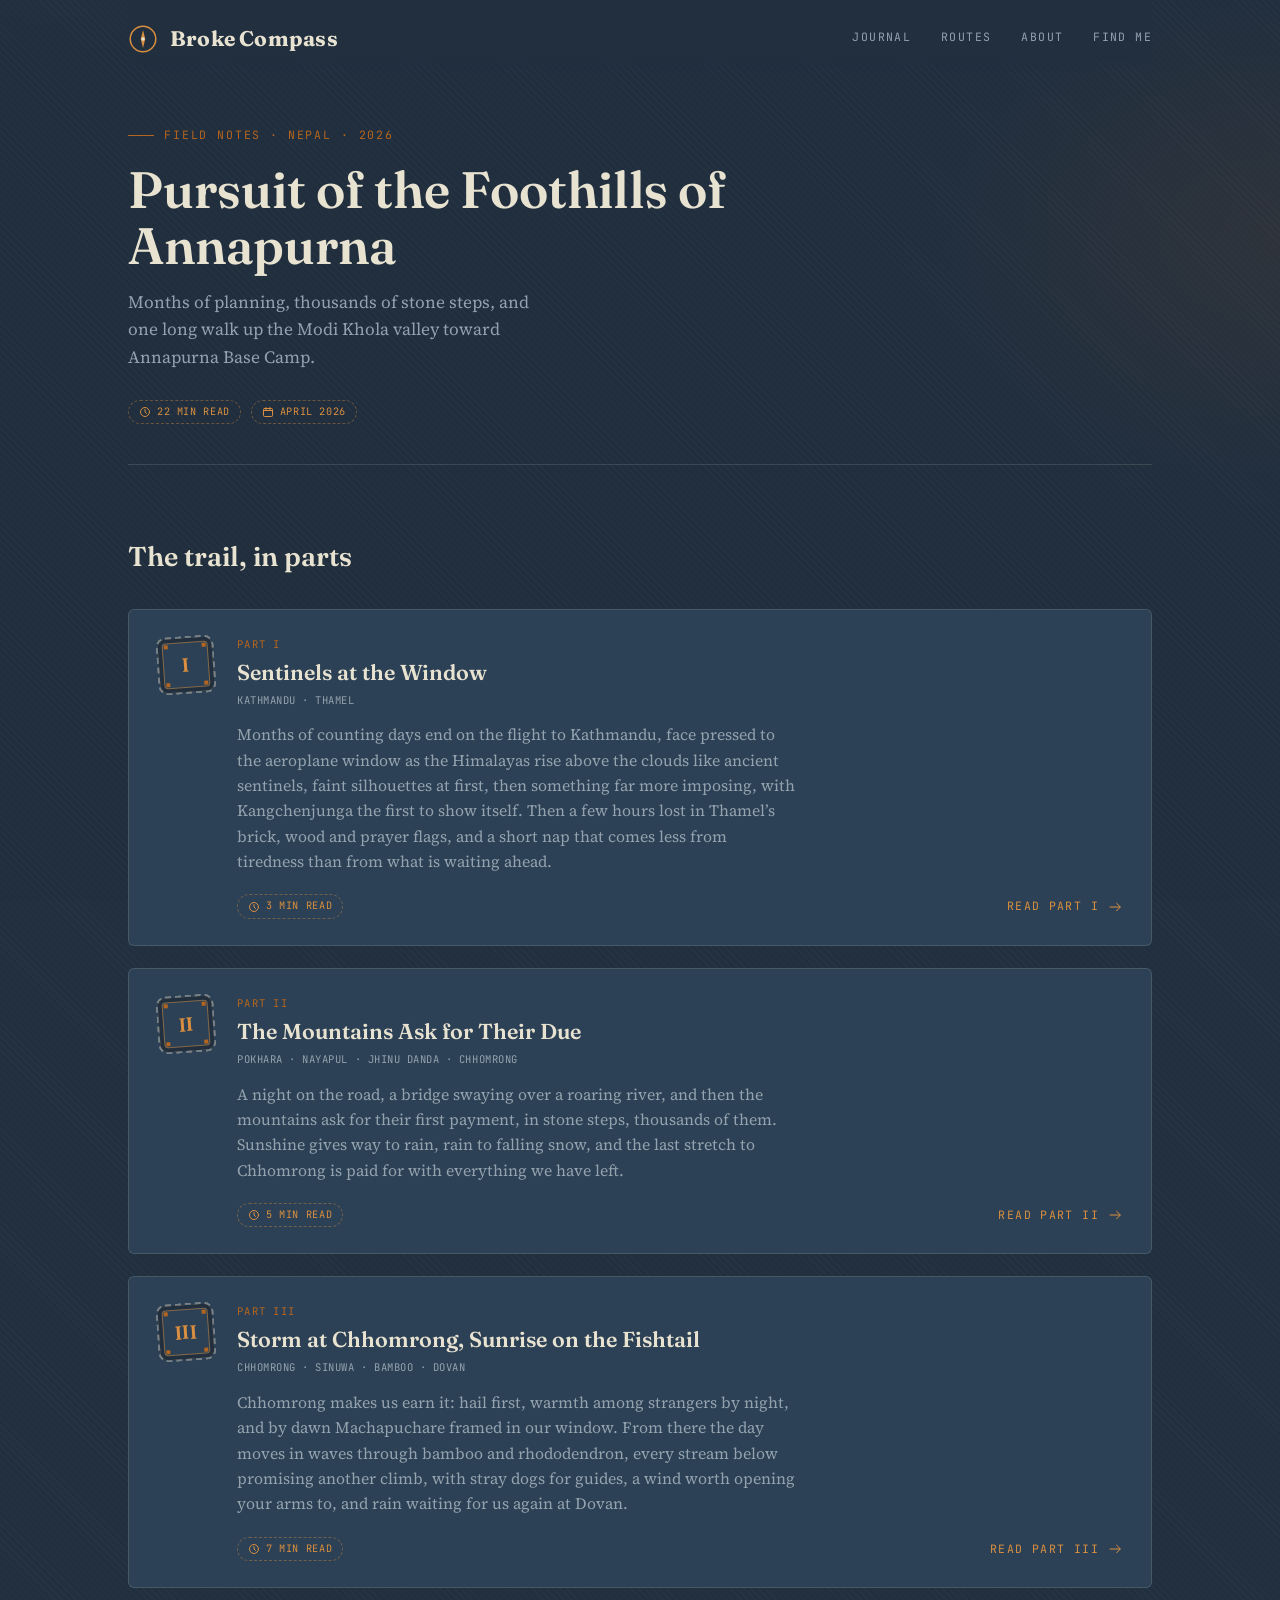
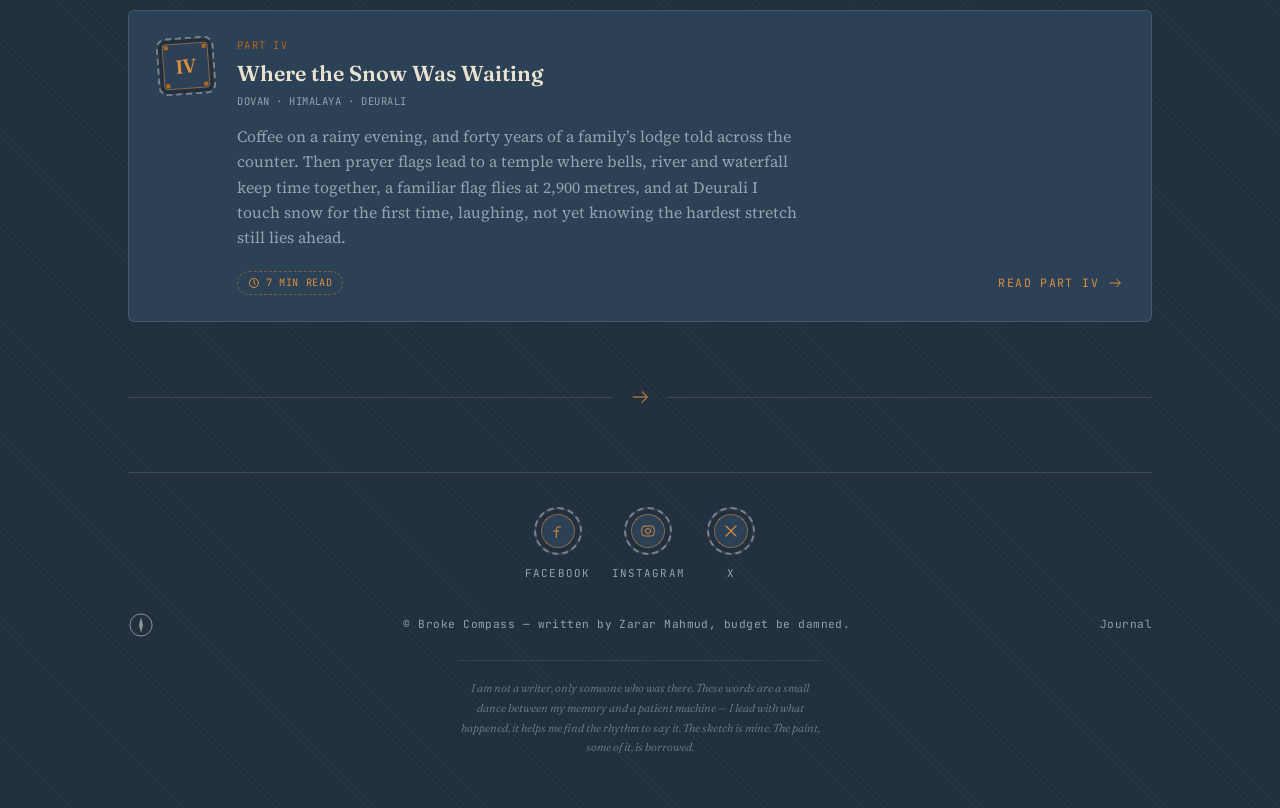
==== posts/abc-trek/index.html @ 4a6d865d "Add ABC trek series pages and split styles into modules - posts/abc-trek/: series page listing each " ====
<!DOCTYPE html>
<html lang="en">
<head>
<meta charset="UTF-8">
<meta name="viewport" content="width=device-width, initial-scale=1.0">
<title>Pursuit of the Foothills of Annapurna — Broke Compass</title>
<meta name="description" content="A trek to Annapurna Base Camp, written up in parts — from Kathmandu and Thamel to the stone steps of Chhomrong and the first snow at Deurali.">

<link rel="preconnect" href="https://fonts.googleapis.com">
<link rel="preconnect" href="https://fonts.gstatic.com" crossorigin>
<link href="https://fonts.googleapis.com/css2?family=Fraunces:opsz,wght@9..144,300;9..144,500;9..144,600;9..144,700&family=Source+Serif+4:ital,wght@0,400;0,500;0,600;1,400&family=JetBrains+Mono:wght@400;500;600&display=swap" rel="stylesheet">

<link rel="stylesheet" href="../../assets/css/main.css">
</head>
<body>

<div class="wrap">

  <!-- ============================ MASTHEAD ============================ -->
  <header class="nav">
    <div class="nav-row">
      <a href="../../index.html" class="brand">
        <svg class="icon" viewBox="0 0 40 40" aria-hidden="true" focusable="false">
          <circle cx="20" cy="20" r="17" stroke="currentColor" stroke-width="2"/>
          <path d="M20 8 L23 20 L20 32 L17 20 Z" fill="currentColor"/>
          <circle cx="20" cy="20" r="2.4" fill="#e8e2d1"/>
        </svg>
        Broke Compass
      </a>
      <nav class="nav-links label" aria-label="Sections">
        <a href="../../index.html#entries">Journal</a>
        <a href="../../index.html#routes">Routes</a>
        <a href="../../index.html#about">About</a>
        <a href="#contact">Find Me</a>
      </nav>
    </div>
  </header>

  <!-- ========================== SERIES HEADER ========================== -->
  <section class="post-head">
    <p class="eyebrow label">Field Notes · Nepal · 2026</p>
    <h1 class="post-title">Pursuit of the Foothills of Annapurna</h1>
    <p class="lede">Months of planning, thousands of stone steps, and one long walk up the Modi Khola valley toward Annapurna Base Camp.</p>
    <div class="entry-tags">
      <span class="entry-tag-pill label"><svg class="icon" viewBox="0 0 24 24" stroke="currentColor" stroke-width="2" stroke-linecap="round" stroke-linejoin="round" aria-hidden="true" focusable="false"><circle cx="12" cy="12" r="9"/><path d="M12 7v5l3 3"/></svg>22 min read</span>
      <span class="entry-tag-pill label"><svg class="icon" viewBox="0 0 24 24" stroke="currentColor" stroke-width="2" stroke-linecap="round" stroke-linejoin="round" aria-hidden="true" focusable="false"><rect x="3" y="5" width="18" height="16" rx="2"/><path d="M3 9h18M8 3v4M16 3v4"/></svg>April 2026</span>
    </div>
  </section>

  <!-- ============================= PARTS ============================== -->
  <section id="parts">
    <div class="section-head">
      <h2>The trail, in parts</h2>
    </div>

    <ol class="part-list">
      <li>
        <a class="part-card" href="part-1.html">
          <div class="stamp part-num" aria-hidden="true">I</div>
          <div class="part-card-body">
            <p class="part-card-kicker label">Part I</p>
            <h3>Sentinels at the Window</h3>
            <p class="entry-location label">Kathmandu · Thamel</p>
            <p class="part-card-teaser">Months of counting days end on the flight to Kathmandu, face pressed to the aeroplane window as the Himalayas rise above the clouds like ancient sentinels, faint silhouettes at first, then something far more imposing, with Kangchenjunga the first to show itself. Then a few hours lost in Thamel’s brick, wood and prayer flags, and a short nap that comes less from tiredness than from what is waiting ahead.</p>
            <div class="part-card-foot">
              <span class="entry-tag-pill label"><svg class="icon" viewBox="0 0 24 24" stroke="currentColor" stroke-width="2" stroke-linecap="round" stroke-linejoin="round" aria-hidden="true" focusable="false"><circle cx="12" cy="12" r="9"/><path d="M12 7v5l3 3"/></svg>3 min read</span>
              <span class="part-card-cta label">Read part I <svg class="icon" viewBox="0 0 24 24" stroke="currentColor" stroke-width="1.5" aria-hidden="true" focusable="false"><path d="M4 12 L20 12 M14 6 L20 12 L14 18"/></svg></span>
            </div>
          </div>
        </a>
      </li>
      <li>
        <a class="part-card" href="part-2.html">
          <div class="stamp part-num" aria-hidden="true">II</div>
          <div class="part-card-body">
            <p class="part-card-kicker label">Part II</p>
            <h3>The Mountains Ask for Their Due</h3>
            <p class="entry-location label">Pokhara · Nayapul · Jhinu Danda · Chhomrong</p>
            <p class="part-card-teaser">A night on the road, a bridge swaying over a roaring river, and then the mountains ask for their first payment, in stone steps, thousands of them. Sunshine gives way to rain, rain to falling snow, and the last stretch to Chhomrong is paid for with everything we have left.</p>
            <div class="part-card-foot">
              <span class="entry-tag-pill label"><svg class="icon" viewBox="0 0 24 24" stroke="currentColor" stroke-width="2" stroke-linecap="round" stroke-linejoin="round" aria-hidden="true" focusable="false"><circle cx="12" cy="12" r="9"/><path d="M12 7v5l3 3"/></svg>5 min read</span>
              <span class="part-card-cta label">Read part II <svg class="icon" viewBox="0 0 24 24" stroke="currentColor" stroke-width="1.5" aria-hidden="true" focusable="false"><path d="M4 12 L20 12 M14 6 L20 12 L14 18"/></svg></span>
            </div>
          </div>
        </a>
      </li>
      <li>
        <a class="part-card" href="part-3.html">
          <div class="stamp part-num" aria-hidden="true">III</div>
          <div class="part-card-body">
            <p class="part-card-kicker label">Part III</p>
            <h3>Storm at Chhomrong, Sunrise on the Fishtail</h3>
            <p class="entry-location label">Chhomrong · Sinuwa · Bamboo · Dovan</p>
            <p class="part-card-teaser">Chhomrong makes us earn it: hail first, warmth among strangers by night, and by dawn Machapuchare framed in our window. From there the day moves in waves through bamboo and rhododendron, every stream below promising another climb, with stray dogs for guides, a wind worth opening your arms to, and rain waiting for us again at Dovan.</p>
            <div class="part-card-foot">
              <span class="entry-tag-pill label"><svg class="icon" viewBox="0 0 24 24" stroke="currentColor" stroke-width="2" stroke-linecap="round" stroke-linejoin="round" aria-hidden="true" focusable="false"><circle cx="12" cy="12" r="9"/><path d="M12 7v5l3 3"/></svg>7 min read</span>
              <span class="part-card-cta label">Read part III <svg class="icon" viewBox="0 0 24 24" stroke="currentColor" stroke-width="1.5" aria-hidden="true" focusable="false"><path d="M4 12 L20 12 M14 6 L20 12 L14 18"/></svg></span>
            </div>
          </div>
        </a>
      </li>
      <li>
        <a class="part-card" href="part-4.html">
          <div class="stamp part-num" aria-hidden="true">IV</div>
          <div class="part-card-body">
            <p class="part-card-kicker label">Part IV</p>
            <h3>Where the Snow Was Waiting</h3>
            <p class="entry-location label">Dovan · Himalaya · Deurali</p>
            <p class="part-card-teaser">Coffee on a rainy evening, and forty years of a family’s lodge told across the counter. Then prayer flags lead to a temple where bells, river and waterfall keep time together, a familiar flag flies at 2,900 metres, and at Deurali I touch snow for the first time, laughing, not yet knowing the hardest stretch still lies ahead.</p>
            <div class="part-card-foot">
              <span class="entry-tag-pill label"><svg class="icon" viewBox="0 0 24 24" stroke="currentColor" stroke-width="2" stroke-linecap="round" stroke-linejoin="round" aria-hidden="true" focusable="false"><circle cx="12" cy="12" r="9"/><path d="M12 7v5l3 3"/></svg>7 min read</span>
              <span class="part-card-cta label">Read part IV <svg class="icon" viewBox="0 0 24 24" stroke="currentColor" stroke-width="1.5" aria-hidden="true" focusable="false"><path d="M4 12 L20 12 M14 6 L20 12 L14 18"/></svg></span>
            </div>
          </div>
        </a>
      </li>
    </ol>

    <div class="route-divider" role="presentation">
      <div class="line"></div>
      <svg class="icon" viewBox="0 0 24 24" stroke="currentColor" stroke-width="1.5" aria-hidden="true" focusable="false"><path d="M4 12 L20 12 M14 6 L20 12 L14 18"/></svg>
      <div class="line"></div>
    </div>
  </section>

  <!-- ============================== FOOTER ============================= -->
  <footer class="site-footer" id="contact">
    <div class="social-row footer-socials">
      <a class="social-item" href="https://www.facebook.com/zarar.mahmud.26" target="_blank" rel="noopener noreferrer">
        <div class="social-badge">
          <svg class="icon" viewBox="0 0 48 48" stroke="currentColor" stroke-width="2.4" stroke-linecap="round" stroke-linejoin="round" aria-hidden="true" focusable="false">
            <path d="M20 40V20a6 6 0 0 1 6-6h4"/>
            <path d="M14 24h12"/>
          </svg>
        </div>
        <span class="social-label label">Facebook</span>
      </a>
      <a class="social-item" href="https://www.instagram.com/zarar089/" target="_blank" rel="noopener noreferrer">
        <div class="social-badge">
          <svg class="icon" viewBox="0 0 48 48" stroke="currentColor" stroke-width="2.2" stroke-linecap="round" stroke-linejoin="round" aria-hidden="true" focusable="false">
            <rect x="9" y="12" width="30" height="24" rx="7"/>
            <circle cx="24" cy="24" r="6"/>
            <circle cx="32" cy="17" r="1.3" fill="currentColor" stroke="none"/>
          </svg>
        </div>
        <span class="social-label label">Instagram</span>
      </a>
      <a class="social-item" href="https://x.com/zarar26896" target="_blank" rel="noopener noreferrer">
        <div class="social-badge">
          <svg class="icon" viewBox="0 0 48 48" stroke="currentColor" stroke-width="2.6" stroke-linecap="round" aria-hidden="true" focusable="false">
            <path d="M12 12 L36 36 M36 12 L12 36"/>
          </svg>
        </div>
        <span class="social-label label">X</span>
      </a>
    </div>

    <div class="foot-row">
      <svg class="icon" viewBox="0 0 40 40" aria-hidden="true" focusable="false">
        <circle cx="20" cy="20" r="17" stroke="currentColor" stroke-width="1.4"/>
        <path d="M20 8 L23 20 L20 32 L17 20 Z" fill="currentColor"/>
      </svg>
      <div class="foot-note">© Broke Compass — written by Zarar Mahmud, budget be damned.</div>
      <div class="foot-note">Journal</div>
    </div>

    <p class="ai-note">I am not a writer, only someone who was there. These words are a small dance between my memory and a patient machine — I lead with what happened, it helps me find the rhythm to say it. The sketch is mine. The paint, some of it, is borrowed.</p>
  </footer>

</div>

</body>
</html>
---- assets/css/main.css ----
/**
 * Stylesheet entry point — the only stylesheet index.html links.
 *
 * Order matters: tokens define the variables everything else reads, reset
 * lays the ground, layout places the regions, components style what sits
 * inside them, and utilities come last so they can override.
 *
 * No build step. These are plain @imports, resolved by the browser.
 */

/* ---- Base ------------------------------------------------------------- */
@import url("base/tokens.css");
@import url("base/reset.css");
@import url("base/typography.css");

/* ---- Layout ----------------------------------------------------------- */
@import url("layout/wrap.css");
@import url("layout/header.css");
@import url("layout/hero.css");
@import url("layout/footer.css");

/* ---- Components ------------------------------------------------------- */
@import url("components/section-head.css");
@import url("components/entry-grid.css");
@import url("components/entry-card.css");
@import url("components/divider.css");
@import url("components/about.css");
@import url("components/social.css");
@import url("components/post.css");
@import url("components/part-list.css");

/* ---- Utilities -------------------------------------------------------- */
@import url("utilities/a11y.css");
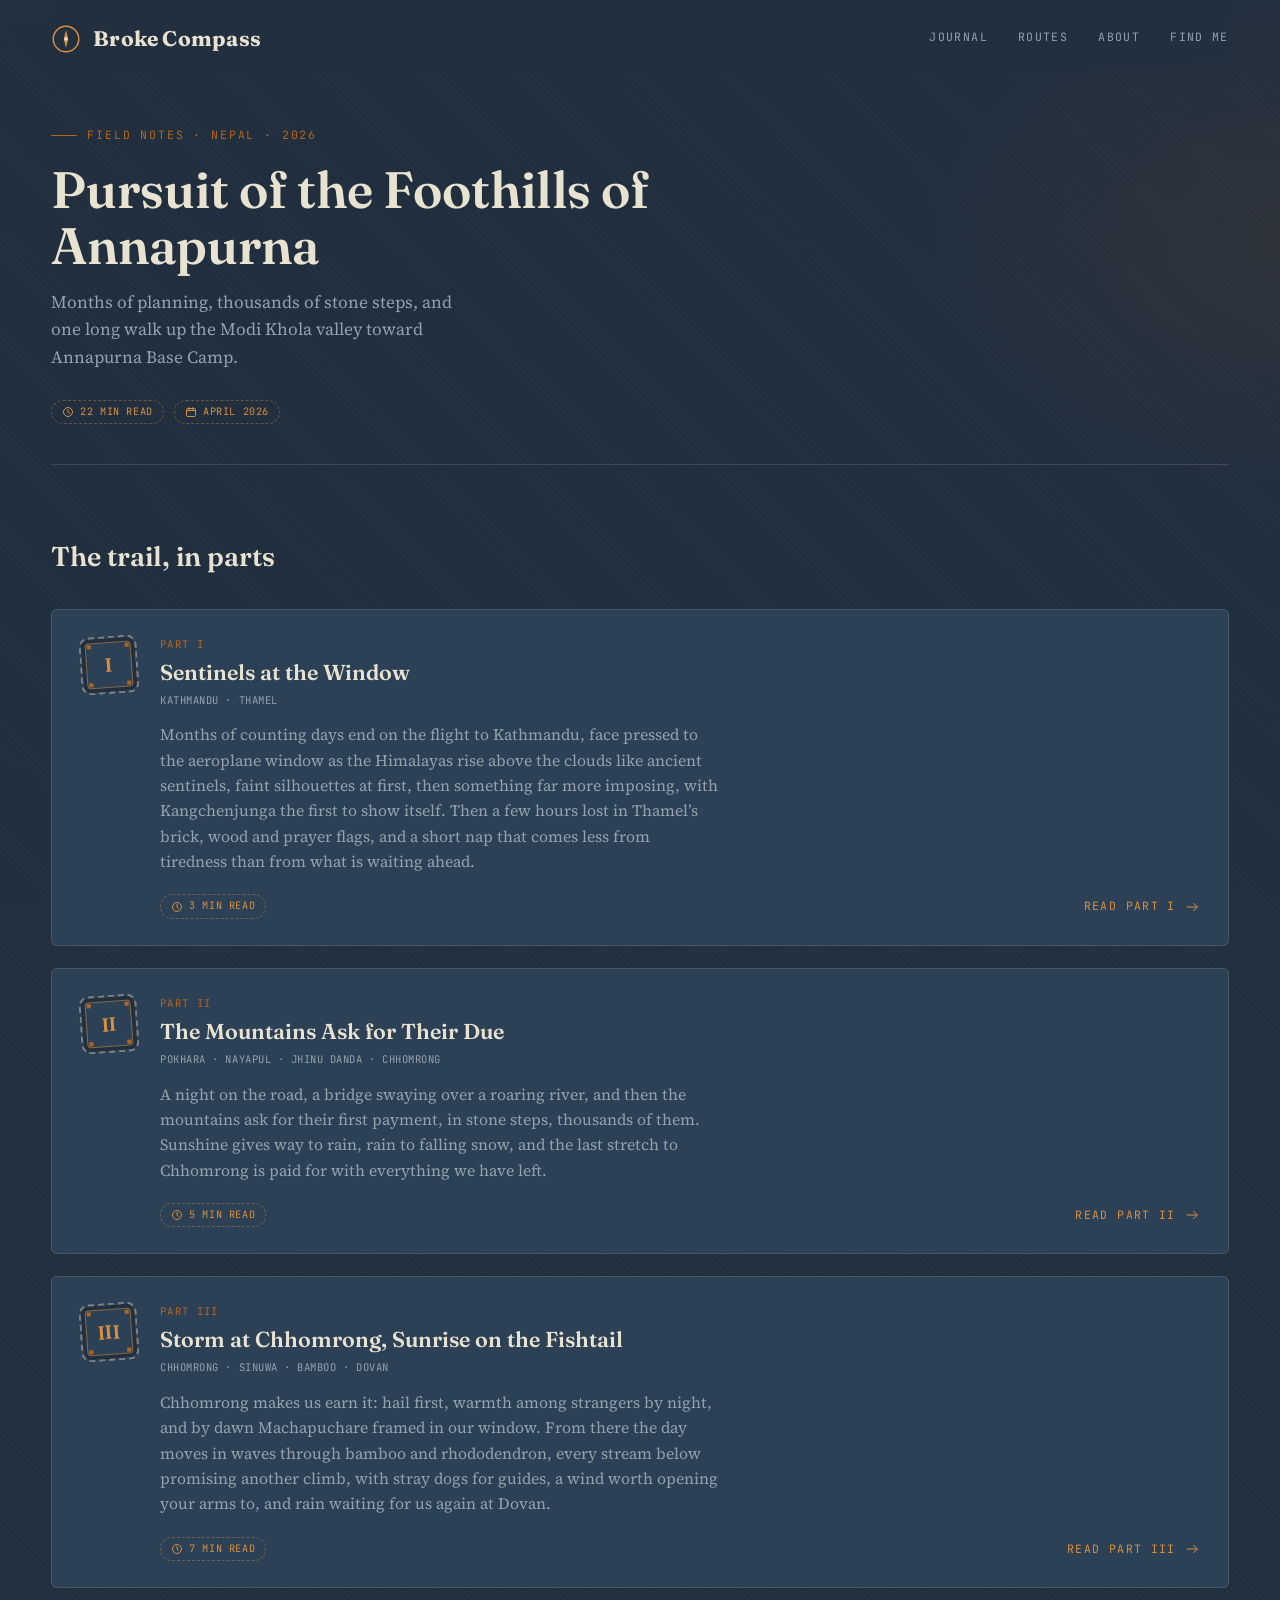
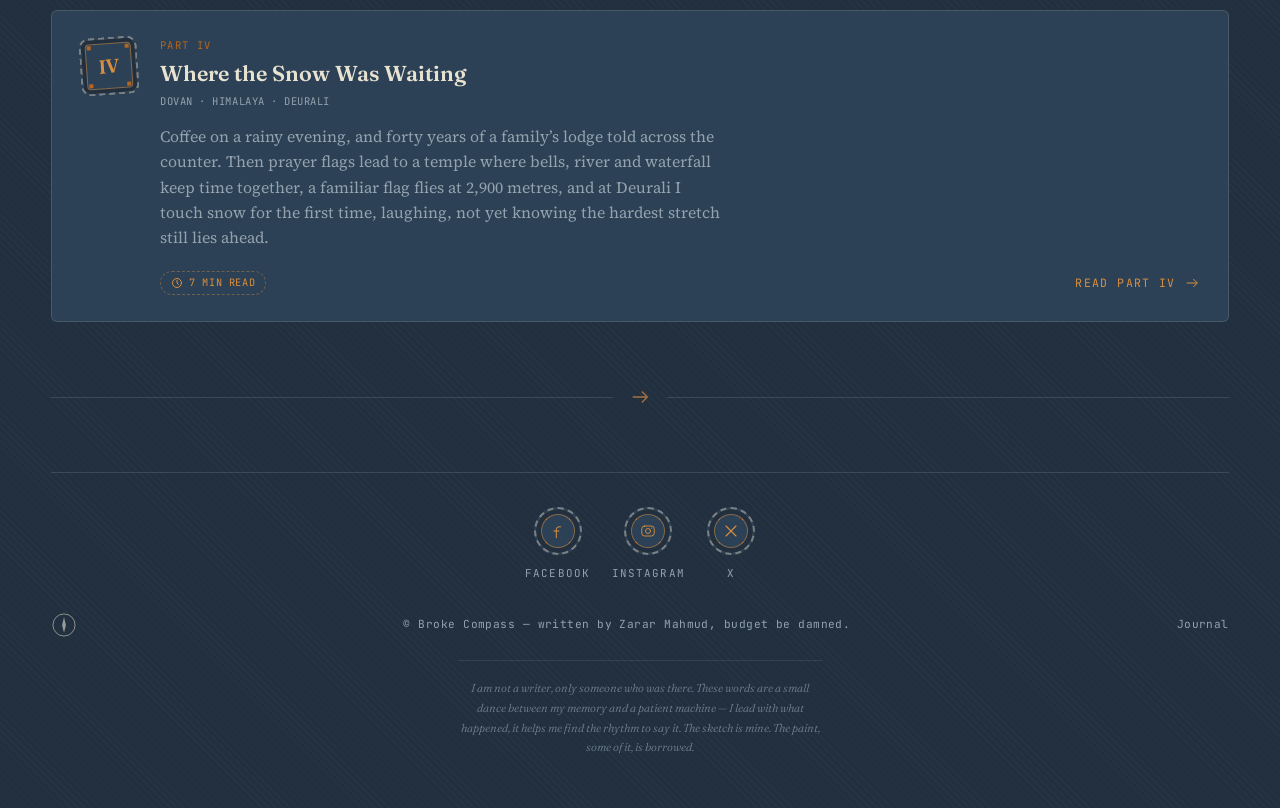
==== commit c10aacad: "Go full-width with Bootstrap, make the compass interactive, add SEO - Load Bootstrap 5.3.8 CSS from " ====
--- a/posts/abc-trek/index.html
+++ b/posts/abc-trek/index.html
@@ -3,18 +3,132 @@
 <head>
 <meta charset="UTF-8">
 <meta name="viewport" content="width=device-width, initial-scale=1.0">
-<title>Pursuit of the Foothills of Annapurna — Broke Compass</title>
-<meta name="description" content="A trek to Annapurna Base Camp, written up in parts — from Kathmandu and Thamel to the stone steps of Chhomrong and the first snow at Deurali.">
+<title>Annapurna Base Camp (ABC) Trek Diary, Nepal — Broke Compass</title>
+<meta name="description" content="The Annapurna Base Camp trek in Nepal, told in parts: Kathmandu and Thamel, the stone steps to Chhomrong, Machapuchare at sunrise, and first snow at Deurali.">
+<meta name="keywords" content="Annapurna Base Camp trek, ABC trek, ABC trek diary, Annapurna trek blog, Nepal trekking, Jhinu Danda, Chhomrong, Sinuwa, Bamboo, Dovan, Deurali, Machapuchare, Modi Khola valley, Pokhara">
+<meta name="author" content="Zarar Mahmud">
+<meta name="robots" content="index, follow, max-image-preview:large, max-snippet:-1">
+<link rel="canonical" href="https://broke-compass.netlify.app/posts/abc-trek/">
+<meta name="theme-color" content="#212f3f">
+
+<link rel="icon" href="../../assets/icons/favicon.svg" type="image/svg+xml">
+<link rel="icon" href="../../assets/icons/favicon-32.png" type="image/png" sizes="32x32">
+<link rel="apple-touch-icon" href="../../assets/icons/apple-touch-icon.png">
+
+<!-- Social previews (Open Graph: Facebook, WhatsApp, LinkedIn; Twitter/X card) -->
+<meta property="og:type" content="website">
+<meta property="og:site_name" content="Broke Compass">
+<meta property="og:locale" content="en_US">
+<meta property="og:title" content="Annapurna Base Camp (ABC) Trek Diary, Nepal — Broke Compass">
+<meta property="og:description" content="The Annapurna Base Camp trek in Nepal, told in parts: Kathmandu and Thamel, the stone steps to Chhomrong, Machapuchare at sunrise, and first snow at Deurali.">
+<meta property="og:url" content="https://broke-compass.netlify.app/posts/abc-trek/">
+<meta property="og:image" content="https://broke-compass.netlify.app/assets/images/og-card.png">
+<meta property="og:image:width" content="1200">
+<meta property="og:image:height" content="630">
+<meta property="og:image:alt" content="Broke Compass — a brass compass beside the words: Planned like it matters. Spent like it doesn't.">
+<meta name="twitter:card" content="summary_large_image">
+<meta name="twitter:creator" content="@zarar26896">
+<meta name="twitter:title" content="Annapurna Base Camp (ABC) Trek Diary, Nepal — Broke Compass">
+<meta name="twitter:description" content="The Annapurna Base Camp trek in Nepal, told in parts: Kathmandu and Thamel, the stone steps to Chhomrong, Machapuchare at sunrise, and first snow at Deurali.">
+<meta name="twitter:image" content="https://broke-compass.netlify.app/assets/images/og-card.png">
+
+<!-- Structured data for search engines (schema.org) -->
+<script type="application/ld+json">
+{
+  "@context": "https://schema.org",
+  "@graph": [
+    {
+      "@type": "CollectionPage",
+      "@id": "https://broke-compass.netlify.app/posts/abc-trek/",
+      "url": "https://broke-compass.netlify.app/posts/abc-trek/",
+      "name": "Pursuit of the Foothills of Annapurna",
+      "headline": "Pursuit of the Foothills of Annapurna",
+      "description": "The Annapurna Base Camp trek in Nepal, told in parts: Kathmandu and Thamel, the stone steps to Chhomrong, Machapuchare at sunrise, and first snow at Deurali.",
+      "inLanguage": "en",
+      "image": "https://broke-compass.netlify.app/assets/images/og-card.png",
+      "author": {
+        "@type": "Person",
+        "@id": "https://broke-compass.netlify.app/#zarar",
+        "name": "Zarar Mahmud"
+      },
+      "isPartOf": {
+        "@type": "WebSite",
+        "@id": "https://broke-compass.netlify.app/#website",
+        "name": "Broke Compass",
+        "url": "https://broke-compass.netlify.app/"
+      },
+      "about": {
+        "@type": "TouristTrip",
+        "name": "Annapurna Base Camp trek",
+        "touristType": "Trekkers"
+      },
+      "contentLocation": {
+        "@type": "Place",
+        "name": "Annapurna Conservation Area, Nepal"
+      },
+      "mainEntity": {
+        "@type": "ItemList",
+        "itemListOrder": "https://schema.org/ItemListOrderAscending",
+        "itemListElement": [
+          {
+            "@type": "ListItem",
+            "position": 1,
+            "url": "https://broke-compass.netlify.app/posts/abc-trek/part-1.html",
+            "name": "Part I: Sentinels at the Window"
+          },
+          {
+            "@type": "ListItem",
+            "position": 2,
+            "url": "https://broke-compass.netlify.app/posts/abc-trek/part-2.html",
+            "name": "Part II: The Mountains Ask for Their Due"
+          },
+          {
+            "@type": "ListItem",
+            "position": 3,
+            "url": "https://broke-compass.netlify.app/posts/abc-trek/part-3.html",
+            "name": "Part III: Storm at Chhomrong, Sunrise on the Fishtail"
+          },
+          {
+            "@type": "ListItem",
+            "position": 4,
+            "url": "https://broke-compass.netlify.app/posts/abc-trek/part-4.html",
+            "name": "Part IV: Where the Snow Was Waiting"
+          }
+        ]
+      }
+    },
+    {
+      "@type": "BreadcrumbList",
+      "itemListElement": [
+        {
+          "@type": "ListItem",
+          "position": 1,
+          "name": "Broke Compass",
+          "item": "https://broke-compass.netlify.app/"
+        },
+        {
+          "@type": "ListItem",
+          "position": 2,
+          "name": "Pursuit of the Foothills of Annapurna",
+          "item": "https://broke-compass.netlify.app/posts/abc-trek/"
+        }
+      ]
+    }
+  ]
+}
+</script>
 
 <link rel="preconnect" href="https://fonts.googleapis.com">
 <link rel="preconnect" href="https://fonts.gstatic.com" crossorigin>
 <link href="https://fonts.googleapis.com/css2?family=Fraunces:opsz,wght@9..144,300;9..144,500;9..144,600;9..144,700&family=Source+Serif+4:ital,wght@0,400;0,500;0,600;1,400&family=JetBrains+Mono:wght@400;500;600&display=swap" rel="stylesheet">
 
+<!-- Bootstrap first, so the site's own styles in main.css win any tie. -->
+<link rel="stylesheet" href="https://cdn.jsdelivr.net/npm/bootstrap@5.3.8/dist/css/bootstrap.min.css" integrity="sha384-sRIl4kxILFvY47J16cr9ZwB07vP4J8+LH7qKQnuqkuIAvNWLzeN8tE5YBujZqJLB" crossorigin="anonymous">
 <link rel="stylesheet" href="../../assets/css/main.css">
 </head>
 <body>
 
-<div class="wrap">
+<div class="container-fluid wrap">
 
   <!-- ============================ MASTHEAD ============================ -->
   <header class="nav">
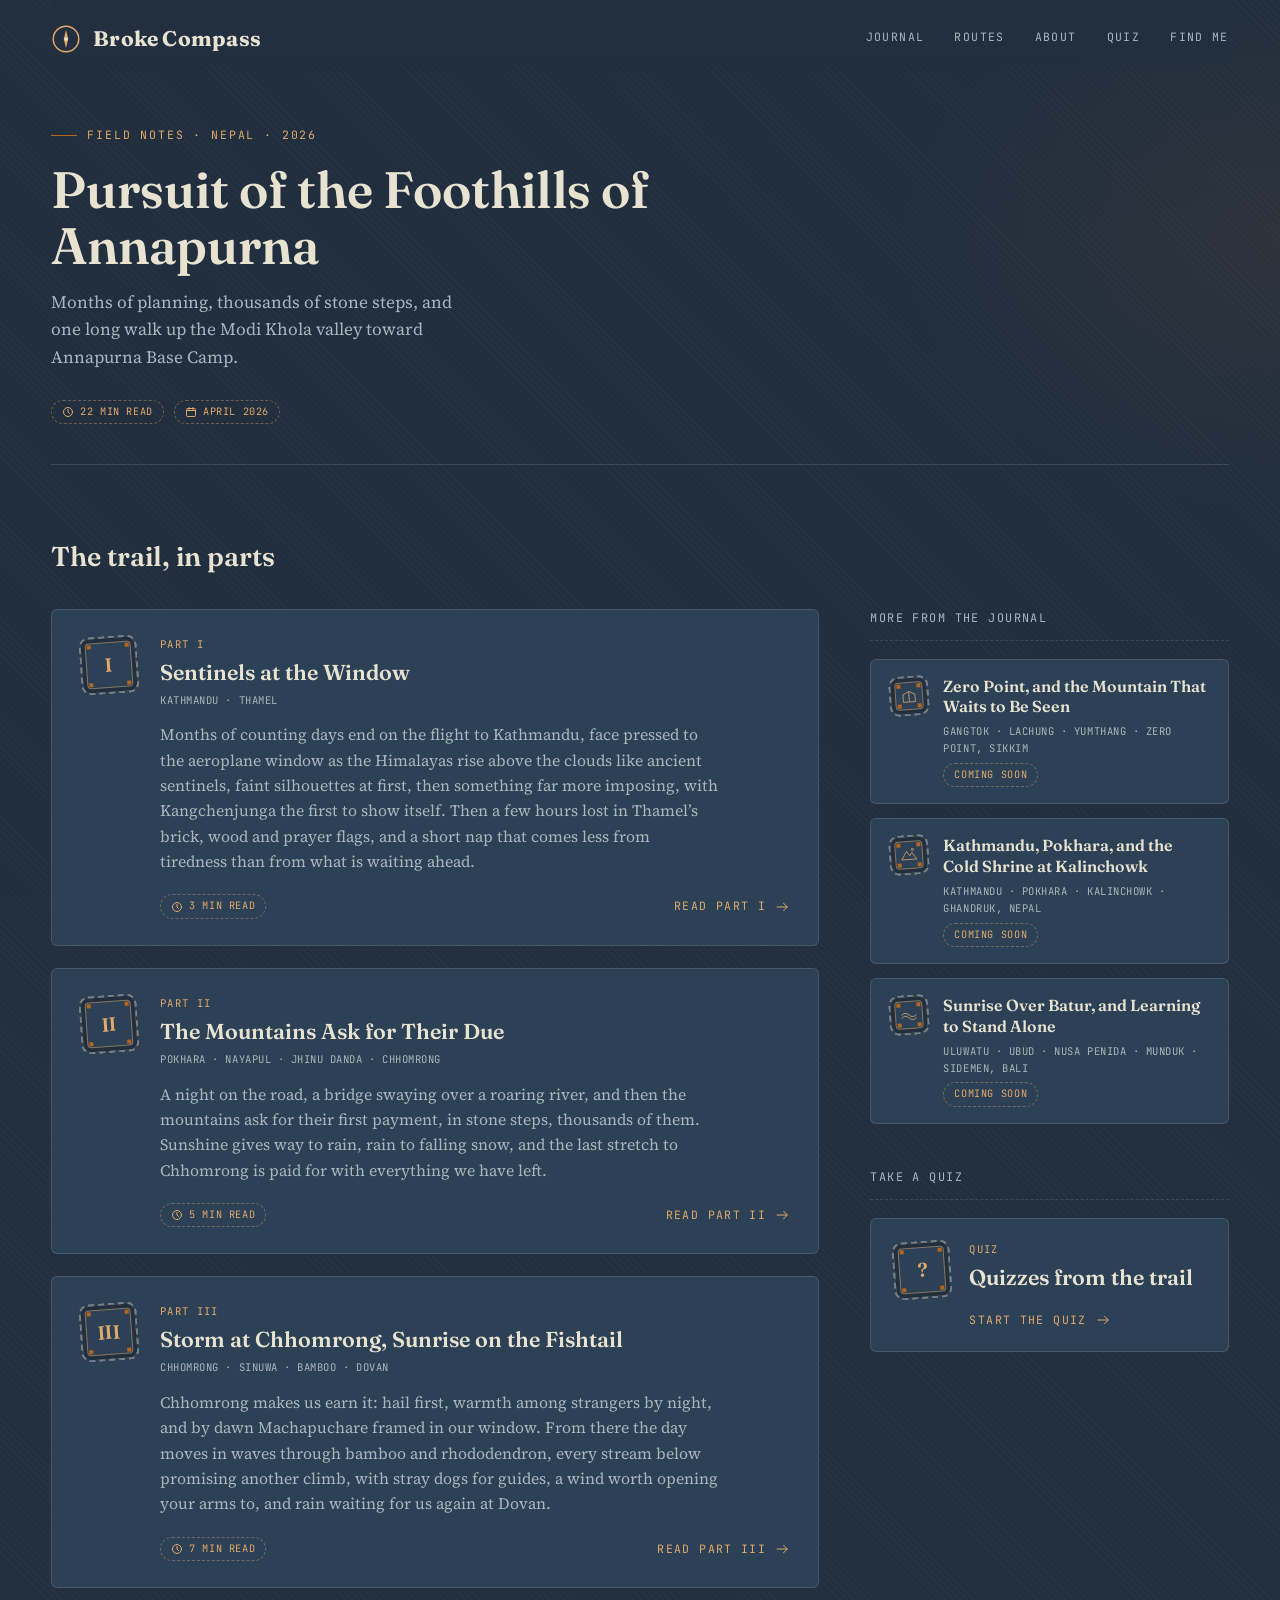
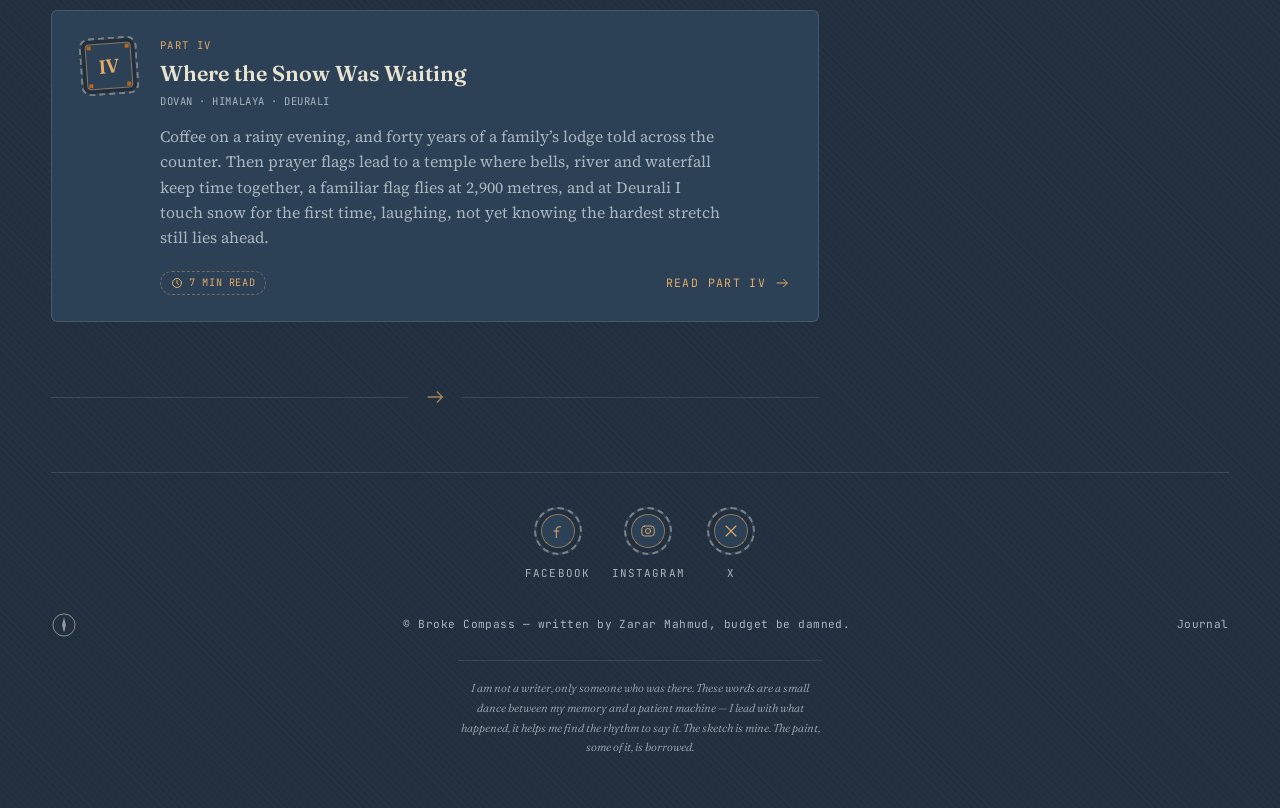
==== commit 7392d0a9: "Add travel quizzes, a 404 page, and trail-themed error messages - Quiz hub, play and result pages ba" ====
--- a/posts/abc-trek/index.html
+++ b/posts/abc-trek/index.html
@@ -128,6 +128,8 @@
 </head>
 <body>
 
+<a class="skip-link" href="#main">Skip to content</a>
+
 <div class="container-fluid wrap">
 
   <!-- ============================ MASTHEAD ============================ -->
@@ -145,10 +147,13 @@
         <a href="../../index.html#entries">Journal</a>
         <a href="../../index.html#routes">Routes</a>
         <a href="../../index.html#about">About</a>
+        <a href="../../quiz/index.html">Quiz</a>
         <a href="#contact">Find Me</a>
       </nav>
     </div>
   </header>
+
+  <main id="main">
 
   <!-- ========================== SERIES HEADER ========================== -->
   <section class="post-head">
@@ -162,80 +167,153 @@
   </section>
 
   <!-- ============================= PARTS ============================== -->
-  <section id="parts">
-    <div class="section-head">
-      <h2>The trail, in parts</h2>
-    </div>
-
-    <ol class="part-list">
-      <li>
-        <a class="part-card" href="part-1.html">
-          <div class="stamp part-num" aria-hidden="true">I</div>
-          <div class="part-card-body">
-            <p class="part-card-kicker label">Part I</p>
-            <h3>Sentinels at the Window</h3>
-            <p class="entry-location label">Kathmandu · Thamel</p>
-            <p class="part-card-teaser">Months of counting days end on the flight to Kathmandu, face pressed to the aeroplane window as the Himalayas rise above the clouds like ancient sentinels, faint silhouettes at first, then something far more imposing, with Kangchenjunga the first to show itself. Then a few hours lost in Thamel’s brick, wood and prayer flags, and a short nap that comes less from tiredness than from what is waiting ahead.</p>
-            <div class="part-card-foot">
-              <span class="entry-tag-pill label"><svg class="icon" viewBox="0 0 24 24" stroke="currentColor" stroke-width="2" stroke-linecap="round" stroke-linejoin="round" aria-hidden="true" focusable="false"><circle cx="12" cy="12" r="9"/><path d="M12 7v5l3 3"/></svg>3 min read</span>
-              <span class="part-card-cta label">Read part I <svg class="icon" viewBox="0 0 24 24" stroke="currentColor" stroke-width="1.5" aria-hidden="true" focusable="false"><path d="M4 12 L20 12 M14 6 L20 12 L14 18"/></svg></span>
+  <!-- The heading sits above both columns, so the parts and the sidebar
+       start level with each other. -->
+  <div class="section-head">
+    <h2 id="parts-head">The trail, in parts</h2>
+  </div>
+
+  <div class="row post-layout">
+    <div class="col-lg-8">
+      <section id="parts" aria-labelledby="parts-head">
+        <ol class="part-list">
+          <li>
+            <a class="part-card" href="part-1.html">
+              <div class="stamp part-num" aria-hidden="true">I</div>
+              <div class="part-card-body">
+                <p class="part-card-kicker label">Part I</p>
+                <h3>Sentinels at the Window</h3>
+                <p class="entry-location label">Kathmandu · Thamel</p>
+                <p class="part-card-teaser">Months of counting days end on the flight to Kathmandu, face pressed to the aeroplane window as the Himalayas rise above the clouds like ancient sentinels, faint silhouettes at first, then something far more imposing, with Kangchenjunga the first to show itself. Then a few hours lost in Thamel’s brick, wood and prayer flags, and a short nap that comes less from tiredness than from what is waiting ahead.</p>
+                <div class="part-card-foot">
+                  <span class="entry-tag-pill label"><svg class="icon" viewBox="0 0 24 24" stroke="currentColor" stroke-width="2" stroke-linecap="round" stroke-linejoin="round" aria-hidden="true" focusable="false"><circle cx="12" cy="12" r="9"/><path d="M12 7v5l3 3"/></svg>3 min read</span>
+                  <span class="part-card-cta label">Read part I <svg class="icon" viewBox="0 0 24 24" stroke="currentColor" stroke-width="1.5" aria-hidden="true" focusable="false"><path d="M4 12 L20 12 M14 6 L20 12 L14 18"/></svg></span>
+                </div>
+              </div>
+            </a>
+          </li>
+          <li>
+            <a class="part-card" href="part-2.html">
+              <div class="stamp part-num" aria-hidden="true">II</div>
+              <div class="part-card-body">
+                <p class="part-card-kicker label">Part II</p>
+                <h3>The Mountains Ask for Their Due</h3>
+                <p class="entry-location label">Pokhara · Nayapul · Jhinu Danda · Chhomrong</p>
+                <p class="part-card-teaser">A night on the road, a bridge swaying over a roaring river, and then the mountains ask for their first payment, in stone steps, thousands of them. Sunshine gives way to rain, rain to falling snow, and the last stretch to Chhomrong is paid for with everything we have left.</p>
+                <div class="part-card-foot">
+                  <span class="entry-tag-pill label"><svg class="icon" viewBox="0 0 24 24" stroke="currentColor" stroke-width="2" stroke-linecap="round" stroke-linejoin="round" aria-hidden="true" focusable="false"><circle cx="12" cy="12" r="9"/><path d="M12 7v5l3 3"/></svg>5 min read</span>
+                  <span class="part-card-cta label">Read part II <svg class="icon" viewBox="0 0 24 24" stroke="currentColor" stroke-width="1.5" aria-hidden="true" focusable="false"><path d="M4 12 L20 12 M14 6 L20 12 L14 18"/></svg></span>
+                </div>
+              </div>
+            </a>
+          </li>
+          <li>
+            <a class="part-card" href="part-3.html">
+              <div class="stamp part-num" aria-hidden="true">III</div>
+              <div class="part-card-body">
+                <p class="part-card-kicker label">Part III</p>
+                <h3>Storm at Chhomrong, Sunrise on the Fishtail</h3>
+                <p class="entry-location label">Chhomrong · Sinuwa · Bamboo · Dovan</p>
+                <p class="part-card-teaser">Chhomrong makes us earn it: hail first, warmth among strangers by night, and by dawn Machapuchare framed in our window. From there the day moves in waves through bamboo and rhododendron, every stream below promising another climb, with stray dogs for guides, a wind worth opening your arms to, and rain waiting for us again at Dovan.</p>
+                <div class="part-card-foot">
+                  <span class="entry-tag-pill label"><svg class="icon" viewBox="0 0 24 24" stroke="currentColor" stroke-width="2" stroke-linecap="round" stroke-linejoin="round" aria-hidden="true" focusable="false"><circle cx="12" cy="12" r="9"/><path d="M12 7v5l3 3"/></svg>7 min read</span>
+                  <span class="part-card-cta label">Read part III <svg class="icon" viewBox="0 0 24 24" stroke="currentColor" stroke-width="1.5" aria-hidden="true" focusable="false"><path d="M4 12 L20 12 M14 6 L20 12 L14 18"/></svg></span>
+                </div>
+              </div>
+            </a>
+          </li>
+          <li>
+            <a class="part-card" href="part-4.html">
+              <div class="stamp part-num" aria-hidden="true">IV</div>
+              <div class="part-card-body">
+                <p class="part-card-kicker label">Part IV</p>
+                <h3>Where the Snow Was Waiting</h3>
+                <p class="entry-location label">Dovan · Himalaya · Deurali</p>
+                <p class="part-card-teaser">Coffee on a rainy evening, and forty years of a family’s lodge told across the counter. Then prayer flags lead to a temple where bells, river and waterfall keep time together, a familiar flag flies at 2,900 metres, and at Deurali I touch snow for the first time, laughing, not yet knowing the hardest stretch still lies ahead.</p>
+                <div class="part-card-foot">
+                  <span class="entry-tag-pill label"><svg class="icon" viewBox="0 0 24 24" stroke="currentColor" stroke-width="2" stroke-linecap="round" stroke-linejoin="round" aria-hidden="true" focusable="false"><circle cx="12" cy="12" r="9"/><path d="M12 7v5l3 3"/></svg>7 min read</span>
+                  <span class="part-card-cta label">Read part IV <svg class="icon" viewBox="0 0 24 24" stroke="currentColor" stroke-width="1.5" aria-hidden="true" focusable="false"><path d="M4 12 L20 12 M14 6 L20 12 L14 18"/></svg></span>
+                </div>
+              </div>
+            </a>
+          </li>
+        </ol>
+
+        <div class="route-divider" role="presentation">
+          <div class="line"></div>
+          <svg class="icon" viewBox="0 0 24 24" stroke="currentColor" stroke-width="1.5" aria-hidden="true" focusable="false"><path d="M4 12 L20 12 M14 6 L20 12 L14 18"/></svg>
+          <div class="line"></div>
+        </div>
+      </section>
+    </div>
+
+    <div class="col-lg-4">
+      <!-- ============================== SIDEBAR ============================ -->
+      <aside class="post-aside" aria-label="More from Broke Compass">
+        <section aria-labelledby="aside-journals-head">
+          <h2 class="aside-head label" id="aside-journals-head">More from the journal</h2>
+          <!-- Journals without a page yet. When one gets a page, turn its
+               <div class="aside-journal"> into <a class="aside-journal" href="…">
+               and drop the "Coming soon" pill. -->
+          <ul class="aside-journals">
+            <li>
+              <div class="aside-journal">
+                <div class="stamp" aria-hidden="true">
+                  <svg class="icon" viewBox="0 0 48 48" stroke="currentColor" stroke-width="2" aria-hidden="true" focusable="false"><path d="M8 40 L8 20 L24 12 L40 20 L40 40 Z"/><path d="M24 12 L24 40"/></svg>
+                </div>
+                <div class="aside-journal-body">
+                  <h3>Zero Point, and the Mountain That Waits to Be Seen</h3>
+                  <p class="entry-location label">Gangtok · Lachung · Yumthang · Zero Point, Sikkim</p>
+                  <span class="entry-tag-pill label">Coming soon</span>
+                </div>
+              </div>
+            </li>
+            <li>
+              <div class="aside-journal">
+                <div class="stamp" aria-hidden="true">
+                  <svg class="icon" viewBox="0 0 48 48" stroke="currentColor" stroke-width="2" aria-hidden="true" focusable="false"><path d="M4 36 L18 14 L26 26 L32 18 L44 36 Z"/><circle cx="34" cy="10" r="3"/></svg>
+                </div>
+                <div class="aside-journal-body">
+                  <h3>Kathmandu, Pokhara, and the Cold Shrine at Kalinchowk</h3>
+                  <p class="entry-location label">Kathmandu · Pokhara · Kalinchowk · Ghandruk, Nepal</p>
+                  <span class="entry-tag-pill label">Coming soon</span>
+                </div>
+              </div>
+            </li>
+            <li>
+              <div class="aside-journal">
+                <div class="stamp" aria-hidden="true">
+                  <svg class="icon" viewBox="0 0 48 48" stroke="currentColor" stroke-width="2" aria-hidden="true" focusable="false"><path d="M4 24 Q 14 14 24 24 T 44 24"/><path d="M4 32 Q 14 22 24 32 T 44 32"/></svg>
+                </div>
+                <div class="aside-journal-body">
+                  <h3>Sunrise Over Batur, and Learning to Stand Alone</h3>
+                  <p class="entry-location label">Uluwatu · Ubud · Nusa Penida · Munduk · Sidemen, Bali</p>
+                  <span class="entry-tag-pill label">Coming soon</span>
+                </div>
+              </div>
+            </li>
+          </ul>
+        </section>
+
+        <!-- Links to the quiz hub; random-quiz.js swaps in a random quiz. -->
+        <section aria-labelledby="aside-quiz-head">
+          <h2 class="aside-head label" id="aside-quiz-head">Take a quiz</h2>
+          <a class="part-card" href="../../quiz/index.html" data-random-quiz>
+            <div class="stamp part-num" aria-hidden="true">?</div>
+            <div class="part-card-body">
+              <p class="part-card-kicker label">Quiz</p>
+              <h3 data-random-quiz-title>Quizzes from the trail</h3>
+              <div class="part-card-foot">
+                <span class="part-card-cta label">Start the quiz <svg class="icon" viewBox="0 0 24 24" stroke="currentColor" stroke-width="1.5" aria-hidden="true" focusable="false"><path d="M4 12 L20 12 M14 6 L20 12 L14 18"/></svg></span>
+              </div>
             </div>
-          </div>
-        </a>
-      </li>
-      <li>
-        <a class="part-card" href="part-2.html">
-          <div class="stamp part-num" aria-hidden="true">II</div>
-          <div class="part-card-body">
-            <p class="part-card-kicker label">Part II</p>
-            <h3>The Mountains Ask for Their Due</h3>
-            <p class="entry-location label">Pokhara · Nayapul · Jhinu Danda · Chhomrong</p>
-            <p class="part-card-teaser">A night on the road, a bridge swaying over a roaring river, and then the mountains ask for their first payment, in stone steps, thousands of them. Sunshine gives way to rain, rain to falling snow, and the last stretch to Chhomrong is paid for with everything we have left.</p>
-            <div class="part-card-foot">
-              <span class="entry-tag-pill label"><svg class="icon" viewBox="0 0 24 24" stroke="currentColor" stroke-width="2" stroke-linecap="round" stroke-linejoin="round" aria-hidden="true" focusable="false"><circle cx="12" cy="12" r="9"/><path d="M12 7v5l3 3"/></svg>5 min read</span>
-              <span class="part-card-cta label">Read part II <svg class="icon" viewBox="0 0 24 24" stroke="currentColor" stroke-width="1.5" aria-hidden="true" focusable="false"><path d="M4 12 L20 12 M14 6 L20 12 L14 18"/></svg></span>
-            </div>
-          </div>
-        </a>
-      </li>
-      <li>
-        <a class="part-card" href="part-3.html">
-          <div class="stamp part-num" aria-hidden="true">III</div>
-          <div class="part-card-body">
-            <p class="part-card-kicker label">Part III</p>
-            <h3>Storm at Chhomrong, Sunrise on the Fishtail</h3>
-            <p class="entry-location label">Chhomrong · Sinuwa · Bamboo · Dovan</p>
-            <p class="part-card-teaser">Chhomrong makes us earn it: hail first, warmth among strangers by night, and by dawn Machapuchare framed in our window. From there the day moves in waves through bamboo and rhododendron, every stream below promising another climb, with stray dogs for guides, a wind worth opening your arms to, and rain waiting for us again at Dovan.</p>
-            <div class="part-card-foot">
-              <span class="entry-tag-pill label"><svg class="icon" viewBox="0 0 24 24" stroke="currentColor" stroke-width="2" stroke-linecap="round" stroke-linejoin="round" aria-hidden="true" focusable="false"><circle cx="12" cy="12" r="9"/><path d="M12 7v5l3 3"/></svg>7 min read</span>
-              <span class="part-card-cta label">Read part III <svg class="icon" viewBox="0 0 24 24" stroke="currentColor" stroke-width="1.5" aria-hidden="true" focusable="false"><path d="M4 12 L20 12 M14 6 L20 12 L14 18"/></svg></span>
-            </div>
-          </div>
-        </a>
-      </li>
-      <li>
-        <a class="part-card" href="part-4.html">
-          <div class="stamp part-num" aria-hidden="true">IV</div>
-          <div class="part-card-body">
-            <p class="part-card-kicker label">Part IV</p>
-            <h3>Where the Snow Was Waiting</h3>
-            <p class="entry-location label">Dovan · Himalaya · Deurali</p>
-            <p class="part-card-teaser">Coffee on a rainy evening, and forty years of a family’s lodge told across the counter. Then prayer flags lead to a temple where bells, river and waterfall keep time together, a familiar flag flies at 2,900 metres, and at Deurali I touch snow for the first time, laughing, not yet knowing the hardest stretch still lies ahead.</p>
-            <div class="part-card-foot">
-              <span class="entry-tag-pill label"><svg class="icon" viewBox="0 0 24 24" stroke="currentColor" stroke-width="2" stroke-linecap="round" stroke-linejoin="round" aria-hidden="true" focusable="false"><circle cx="12" cy="12" r="9"/><path d="M12 7v5l3 3"/></svg>7 min read</span>
-              <span class="part-card-cta label">Read part IV <svg class="icon" viewBox="0 0 24 24" stroke="currentColor" stroke-width="1.5" aria-hidden="true" focusable="false"><path d="M4 12 L20 12 M14 6 L20 12 L14 18"/></svg></span>
-            </div>
-          </div>
-        </a>
-      </li>
-    </ol>
-
-    <div class="route-divider" role="presentation">
-      <div class="line"></div>
-      <svg class="icon" viewBox="0 0 24 24" stroke="currentColor" stroke-width="1.5" aria-hidden="true" focusable="false"><path d="M4 12 L20 12 M14 6 L20 12 L14 18"/></svg>
-      <div class="line"></div>
-    </div>
-  </section>
+          </a>
+        </section>
+      </aside>
+    </div>
+  </div>
+
+  </main>
 
   <!-- ============================== FOOTER ============================= -->
   <footer class="site-footer" id="contact">
@@ -247,7 +325,7 @@
             <path d="M14 24h12"/>
           </svg>
         </div>
-        <span class="social-label label">Facebook</span>
+        <span class="social-label label">Facebook<span class="visually-hidden"> (opens in a new tab)</span></span>
       </a>
       <a class="social-item" href="https://www.instagram.com/zarar089/" target="_blank" rel="noopener noreferrer">
         <div class="social-badge">
@@ -257,7 +335,7 @@
             <circle cx="32" cy="17" r="1.3" fill="currentColor" stroke="none"/>
           </svg>
         </div>
-        <span class="social-label label">Instagram</span>
+        <span class="social-label label">Instagram<span class="visually-hidden"> (opens in a new tab)</span></span>
       </a>
       <a class="social-item" href="https://x.com/zarar26896" target="_blank" rel="noopener noreferrer">
         <div class="social-badge">
@@ -265,7 +343,7 @@
             <path d="M12 12 L36 36 M36 12 L12 36"/>
           </svg>
         </div>
-        <span class="social-label label">X</span>
+        <span class="social-label label">X<span class="visually-hidden"> (opens in a new tab)</span></span>
       </a>
     </div>
 
@@ -283,5 +361,7 @@
 
 </div>
 
+<script type="module" src="../../assets/js/quiz/random-quiz.js"></script>
+
 </body>
 </html>
